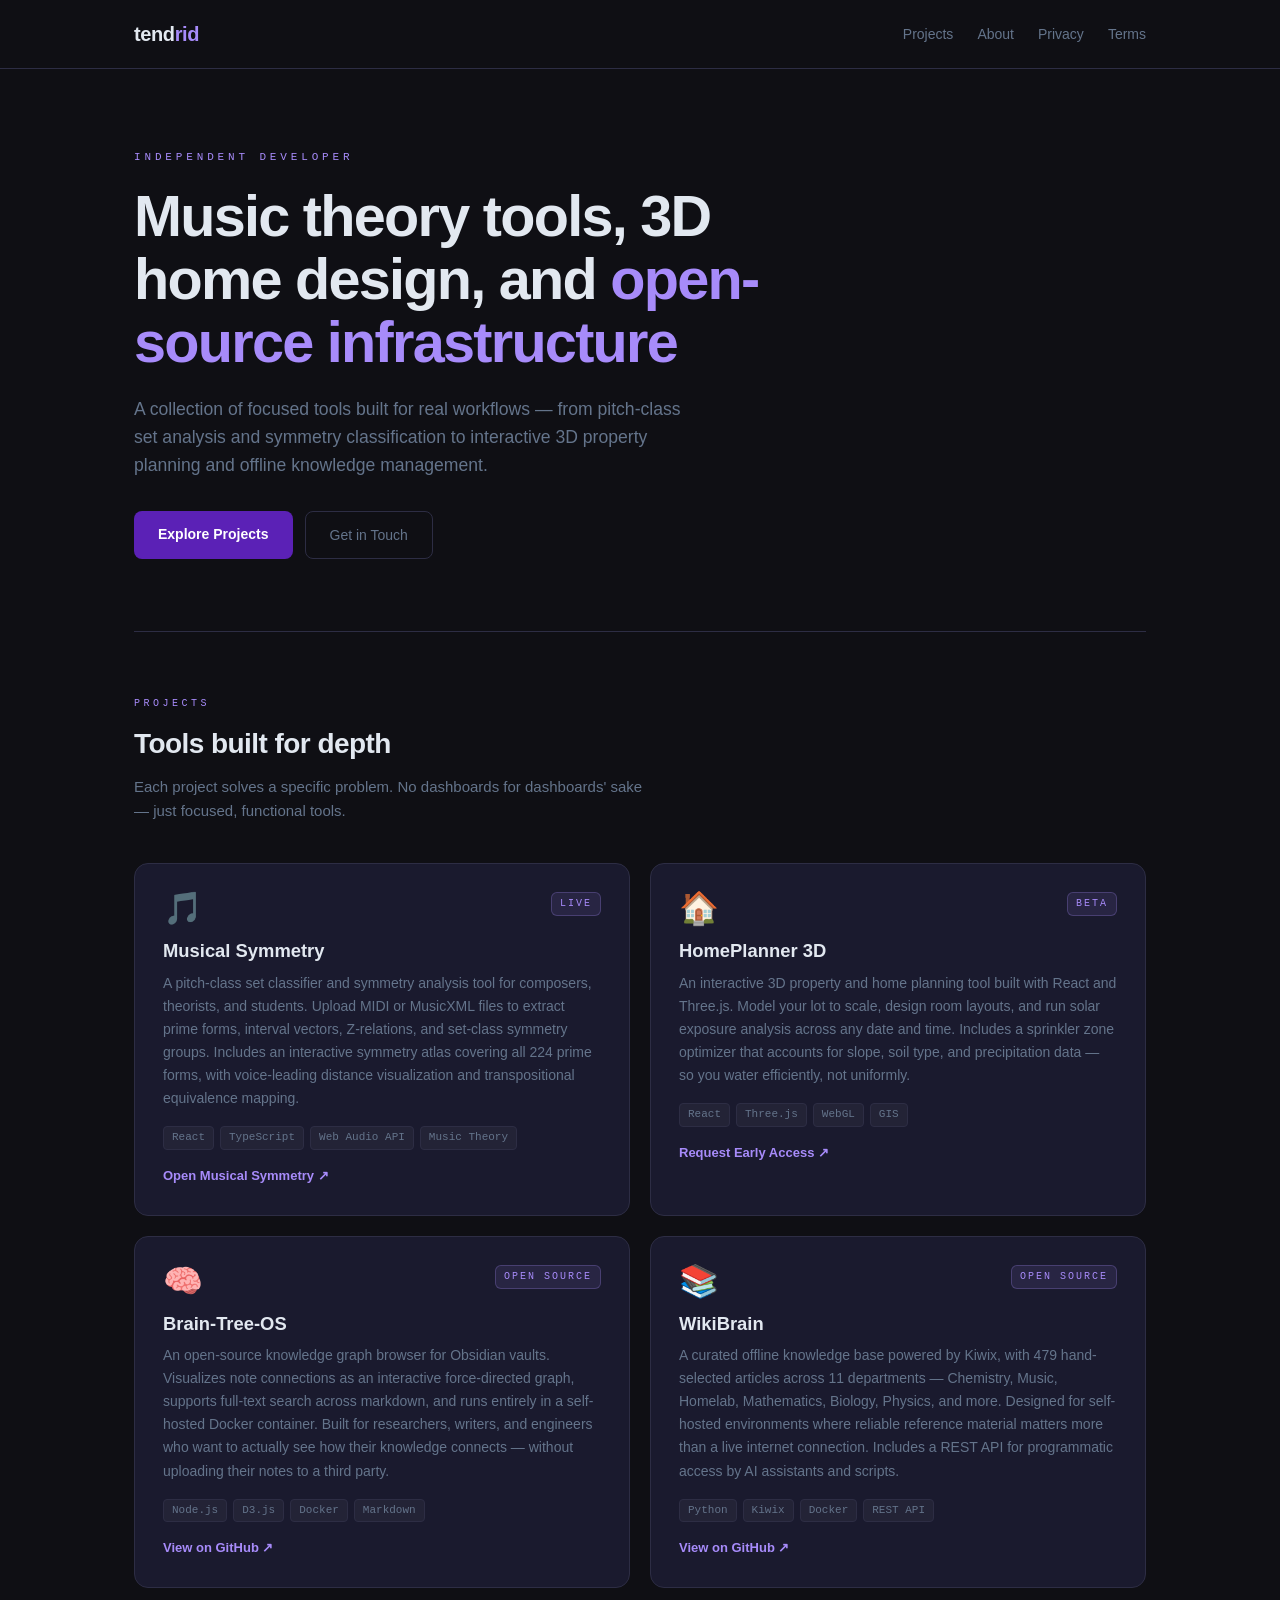
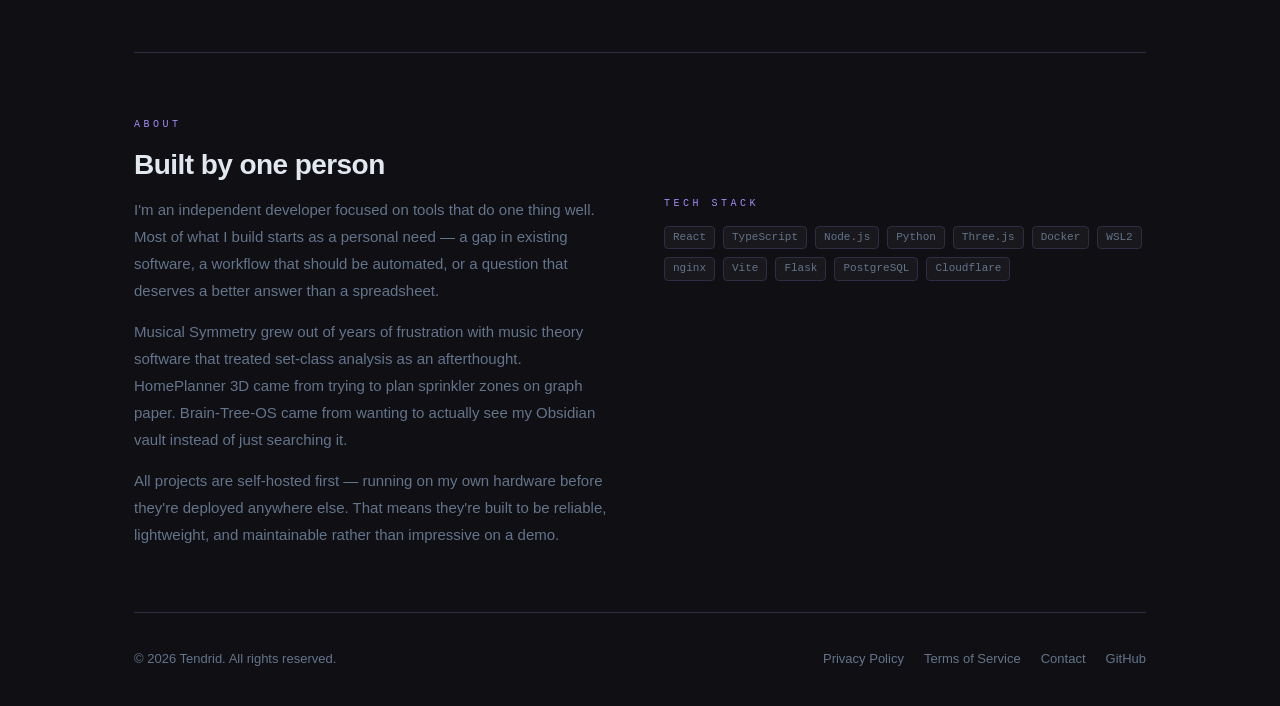
==== index.html @ 78f64b89 "feat: initial tendrid.us landing page - index.html: hero, 4 project cards (Musical Symmetry, HomePla" ====
<!DOCTYPE html>
<html lang="en">
<head>
  <meta charset="UTF-8" />
  <meta name="viewport" content="width=device-width, initial-scale=1.0" />
  <meta name="google-adsense-account" content="ca-pub-9760203099492988">
  <meta name="description" content="Tendrid — music theory tools, 3D home design, and open-source infrastructure by an independent developer." />
  <title>Tendrid — Music Theory, 3D Design & Open Source Tools</title>
  <link rel="stylesheet" href="style.css" />
</head>
<body>

<nav>
  <div class="container nav-inner">
    <span class="nav-logo">tend<span>rid</span></span>
    <div class="nav-links">
      <a href="#projects">Projects</a>
      <a href="#about">About</a>
      <a href="privacy.html">Privacy</a>
      <a href="terms.html">Terms</a>
    </div>
  </div>
</nav>

<div class="container">

  <div class="hero">
    <p class="hero-eyebrow">Independent Developer</p>
    <h1 class="hero-title">Music theory tools, 3D home design, and <span>open-source infrastructure</span></h1>
    <p class="hero-sub">A collection of focused tools built for real workflows — from pitch-class set analysis and symmetry classification to interactive 3D property planning and offline knowledge management.</p>
    <div class="hero-cta">
      <a href="#projects" class="btn-primary">Explore Projects</a>
      <a href="mailto:tenerjenkins@gmail.com" class="btn-ghost">Get in Touch</a>
    </div>
  </div>

  <section id="projects">
    <p class="section-label">Projects</p>
    <h2 class="section-title">Tools built for depth</h2>
    <p class="section-sub">Each project solves a specific problem. No dashboards for dashboards' sake — just focused, functional tools.</p>

    <div class="projects-grid">

      <div class="project-card">
        <div class="project-card-top">
          <div class="project-icon">🎵</div>
          <span class="project-badge">Live</span>
        </div>
        <div>
          <div class="project-name">Musical Symmetry</div>
          <p class="project-desc">
            A pitch-class set classifier and symmetry analysis tool for composers, theorists,
            and students. Upload MIDI or MusicXML files to extract prime forms, interval vectors,
            Z-relations, and set-class symmetry groups. Includes an interactive symmetry atlas
            covering all 224 prime forms, with voice-leading distance visualization and
            transpositional equivalence mapping.
          </p>
        </div>
        <div class="project-tags">
          <span class="tag">React</span>
          <span class="tag">TypeScript</span>
          <span class="tag">Web Audio API</span>
          <span class="tag">Music Theory</span>
        </div>
        <a href="https://symmetry.tendrid.us" class="project-link" target="_blank" rel="noreferrer">
          Open Musical Symmetry ↗
        </a>
      </div>

      <div class="project-card">
        <div class="project-card-top">
          <div class="project-icon">🏠</div>
          <span class="project-badge">Beta</span>
        </div>
        <div>
          <div class="project-name">HomePlanner 3D</div>
          <p class="project-desc">
            An interactive 3D property and home planning tool built with React and Three.js.
            Model your lot to scale, design room layouts, and run solar exposure analysis
            across any date and time. Includes a sprinkler zone optimizer that accounts for
            slope, soil type, and precipitation data — so you water efficiently, not uniformly.
          </p>
        </div>
        <div class="project-tags">
          <span class="tag">React</span>
          <span class="tag">Three.js</span>
          <span class="tag">WebGL</span>
          <span class="tag">GIS</span>
        </div>
        <a href="mailto:tenerjenkins@gmail.com" class="project-link">
          Request Early Access ↗
        </a>
      </div>

      <div class="project-card">
        <div class="project-card-top">
          <div class="project-icon">🧠</div>
          <span class="project-badge">Open Source</span>
        </div>
        <div>
          <div class="project-name">Brain-Tree-OS</div>
          <p class="project-desc">
            An open-source knowledge graph browser for Obsidian vaults. Visualizes note
            connections as an interactive force-directed graph, supports full-text search
            across markdown, and runs entirely in a self-hosted Docker container. Built for
            researchers, writers, and engineers who want to actually see how their knowledge
            connects — without uploading their notes to a third party.
          </p>
        </div>
        <div class="project-tags">
          <span class="tag">Node.js</span>
          <span class="tag">D3.js</span>
          <span class="tag">Docker</span>
          <span class="tag">Markdown</span>
        </div>
        <a href="https://github.com/TenerIsFake" class="project-link" target="_blank" rel="noreferrer">
          View on GitHub ↗
        </a>
      </div>

      <div class="project-card">
        <div class="project-card-top">
          <div class="project-icon">📚</div>
          <span class="project-badge">Open Source</span>
        </div>
        <div>
          <div class="project-name">WikiBrain</div>
          <p class="project-desc">
            A curated offline knowledge base powered by Kiwix, with 479 hand-selected
            articles across 11 departments — Chemistry, Music, Homelab, Mathematics,
            Biology, Physics, and more. Designed for self-hosted environments where
            reliable reference material matters more than a live internet connection.
            Includes a REST API for programmatic access by AI assistants and scripts.
          </p>
        </div>
        <div class="project-tags">
          <span class="tag">Python</span>
          <span class="tag">Kiwix</span>
          <span class="tag">Docker</span>
          <span class="tag">REST API</span>
        </div>
        <a href="https://github.com/TenerIsFake" class="project-link" target="_blank" rel="noreferrer">
          View on GitHub ↗
        </a>
      </div>

    </div>
  </section>

  <section id="about">
    <p class="section-label">About</p>
    <h2 class="section-title">Built by one person</h2>
    <div class="about-grid">
      <div class="about-body">
        <p>
          I'm an independent developer focused on tools that do one thing well. Most of what
          I build starts as a personal need — a gap in existing software, a workflow that
          should be automated, or a question that deserves a better answer than a spreadsheet.
        </p>
        <p>
          Musical Symmetry grew out of years of frustration with music theory software that
          treated set-class analysis as an afterthought. HomePlanner 3D came from trying to
          plan sprinkler zones on graph paper. Brain-Tree-OS came from wanting to actually
          see my Obsidian vault instead of just searching it.
        </p>
        <p>
          All projects are self-hosted first — running on my own hardware before they're
          deployed anywhere else. That means they're built to be reliable, lightweight, and
          maintainable rather than impressive on a demo.
        </p>
      </div>
      <div>
        <p class="section-label" style="margin-bottom:14px;">Tech Stack</p>
        <div class="stack-grid">
          <span class="tag">React</span>
          <span class="tag">TypeScript</span>
          <span class="tag">Node.js</span>
          <span class="tag">Python</span>
          <span class="tag">Three.js</span>
          <span class="tag">Docker</span>
          <span class="tag">WSL2</span>
          <span class="tag">nginx</span>
          <span class="tag">Vite</span>
          <span class="tag">Flask</span>
          <span class="tag">PostgreSQL</span>
          <span class="tag">Cloudflare</span>
        </div>
      </div>
    </div>
  </section>

</div>

<footer>
  <div class="container footer-inner">
    <span>© 2026 Tendrid. All rights reserved.</span>
    <div class="footer-links">
      <a href="privacy.html">Privacy Policy</a>
      <a href="terms.html">Terms of Service</a>
      <a href="mailto:tenerjenkins@gmail.com">Contact</a>
      <a href="https://github.com/TenerIsFake" target="_blank" rel="noreferrer">GitHub</a>
    </div>
  </div>
</footer>

</body>
</html>
---- style.css ----
*, *::before, *::after { box-sizing: border-box; margin: 0; padding: 0; }

:root {
  --bg:        #0f0f14;
  --surface:   #1a1a2e;
  --border:    #2d2d44;
  --accent:    #a78bfa;
  --accent-dk: #5b21b6;
  --text:      #e2e8f0;
  --muted:     #64748b;
  --output:    #c4b5fd;
}

body {
  background: var(--bg);
  color: var(--text);
  font-family: -apple-system, BlinkMacSystemFont, 'Segoe UI', sans-serif;
  line-height: 1.6;
  min-height: 100vh;
}

a { color: var(--accent); text-decoration: none; }
a:hover { text-decoration: underline; }

/* ── Layout ── */
.container {
  max-width: 1060px;
  margin: 0 auto;
  padding: 0 24px;
}

/* ── Nav ── */
nav {
  border-bottom: 1px solid var(--border);
  padding: 18px 0;
}
.nav-inner {
  display: flex;
  align-items: center;
  justify-content: space-between;
}
.nav-logo {
  font-size: 1.25rem;
  font-weight: 800;
  letter-spacing: -0.02em;
  color: var(--text);
}
.nav-logo span { color: var(--accent); }
.nav-links { display: flex; gap: 24px; font-size: 14px; color: var(--muted); }
.nav-links a { color: var(--muted); }
.nav-links a:hover { color: var(--text); text-decoration: none; }

/* ── Hero ── */
.hero {
  padding: 80px 0 72px;
  border-bottom: 1px solid var(--border);
}
.hero-eyebrow {
  font-family: 'Menlo', monospace;
  font-size: 11px;
  letter-spacing: 0.35em;
  text-transform: uppercase;
  color: var(--accent);
  margin-bottom: 18px;
}
.hero-title {
  font-size: clamp(2.2rem, 5vw, 3.6rem);
  font-weight: 800;
  letter-spacing: -0.03em;
  line-height: 1.1;
  margin-bottom: 20px;
  max-width: 700px;
}
.hero-title span { color: var(--accent); }
.hero-sub {
  font-size: 1.1rem;
  color: var(--muted);
  max-width: 560px;
  margin-bottom: 32px;
}
.hero-cta {
  display: inline-flex;
  gap: 12px;
  flex-wrap: wrap;
}
.btn-primary {
  background: var(--accent-dk);
  color: #fff;
  border: none;
  border-radius: 8px;
  padding: 12px 24px;
  font-size: 14px;
  font-weight: 600;
  cursor: pointer;
  text-decoration: none;
  display: inline-block;
  transition: opacity 0.15s;
}
.btn-primary:hover { opacity: 0.85; text-decoration: none; }
.btn-ghost {
  background: transparent;
  color: var(--muted);
  border: 1px solid var(--border);
  border-radius: 8px;
  padding: 12px 24px;
  font-size: 14px;
  font-weight: 500;
  text-decoration: none;
  display: inline-block;
  transition: color 0.15s, border-color 0.15s;
}
.btn-ghost:hover { color: var(--text); border-color: var(--accent); text-decoration: none; }

/* ── Section ── */
section { padding: 64px 0; border-bottom: 1px solid var(--border); }
.section-label {
  font-family: 'Menlo', monospace;
  font-size: 10px;
  letter-spacing: 0.35em;
  text-transform: uppercase;
  color: var(--accent);
  margin-bottom: 10px;
}
.section-title {
  font-size: 1.75rem;
  font-weight: 700;
  letter-spacing: -0.02em;
  margin-bottom: 8px;
}
.section-sub {
  color: var(--muted);
  font-size: 15px;
  margin-bottom: 40px;
  max-width: 520px;
}

/* ── Project cards ── */
.projects-grid {
  display: grid;
  grid-template-columns: repeat(auto-fill, minmax(460px, 1fr));
  gap: 20px;
}
.project-card {
  background: var(--surface);
  border: 1px solid var(--border);
  border-radius: 14px;
  padding: 28px;
  display: flex;
  flex-direction: column;
  gap: 12px;
  transition: border-color 0.15s;
}
.project-card:hover { border-color: var(--accent); }
.project-card-top {
  display: flex;
  align-items: flex-start;
  justify-content: space-between;
  gap: 12px;
}
.project-icon {
  font-size: 2rem;
  line-height: 1;
  flex-shrink: 0;
}
.project-badge {
  font-family: 'Menlo', monospace;
  font-size: 10px;
  letter-spacing: 0.2em;
  text-transform: uppercase;
  color: var(--accent);
  background: rgba(167,139,250,0.1);
  border: 1px solid rgba(167,139,250,0.25);
  border-radius: 6px;
  padding: 3px 8px;
  white-space: nowrap;
}
.project-name {
  font-size: 1.15rem;
  font-weight: 700;
  margin-bottom: 6px;
}
.project-desc {
  color: var(--muted);
  font-size: 14px;
  line-height: 1.65;
  flex: 1;
}
.project-tags {
  display: flex;
  flex-wrap: wrap;
  gap: 6px;
  margin-top: 4px;
}
.tag {
  font-size: 11px;
  font-family: 'Menlo', monospace;
  color: var(--muted);
  background: rgba(255,255,255,0.04);
  border: 1px solid var(--border);
  border-radius: 4px;
  padding: 2px 8px;
}
.project-link {
  font-size: 13px;
  font-weight: 600;
  color: var(--accent);
  margin-top: 4px;
  display: inline-flex;
  align-items: center;
  gap: 4px;
}

/* ── About ── */
.about-grid {
  display: grid;
  grid-template-columns: 1fr 1fr;
  gap: 48px;
  align-items: start;
}
.about-body { font-size: 15px; color: var(--muted); line-height: 1.8; }
.about-body p + p { margin-top: 14px; }
.stack-grid {
  display: flex;
  flex-wrap: wrap;
  gap: 8px;
}

/* ── Footer ── */
footer {
  padding: 36px 0;
  font-size: 13px;
  color: var(--muted);
}
.footer-inner {
  display: flex;
  align-items: center;
  justify-content: space-between;
  flex-wrap: wrap;
  gap: 12px;
}
.footer-links { display: flex; gap: 20px; }
.footer-links a { color: var(--muted); }
.footer-links a:hover { color: var(--text); }

/* ── Prose (privacy/terms) ── */
.prose {
  max-width: 720px;
  padding: 56px 0 72px;
}
.prose h1 {
  font-size: 2rem;
  font-weight: 800;
  letter-spacing: -0.02em;
  margin-bottom: 8px;
}
.prose .prose-meta { color: var(--muted); font-size: 13px; margin-bottom: 40px; }
.prose h2 {
  font-size: 1.05rem;
  font-weight: 700;
  color: var(--accent);
  margin: 32px 0 10px;
}
.prose p { font-size: 15px; color: var(--muted); line-height: 1.8; margin-bottom: 14px; }
.prose ul { margin: 0 0 14px 20px; }
.prose li { font-size: 15px; color: var(--muted); line-height: 1.8; margin-bottom: 6px; }
.prose a { color: var(--accent); }

@media (max-width: 700px) {
  .projects-grid { grid-template-columns: 1fr; }
  .about-grid { grid-template-columns: 1fr; gap: 28px; }
  .footer-inner { flex-direction: column; align-items: flex-start; }
  .nav-links { display: none; }
}
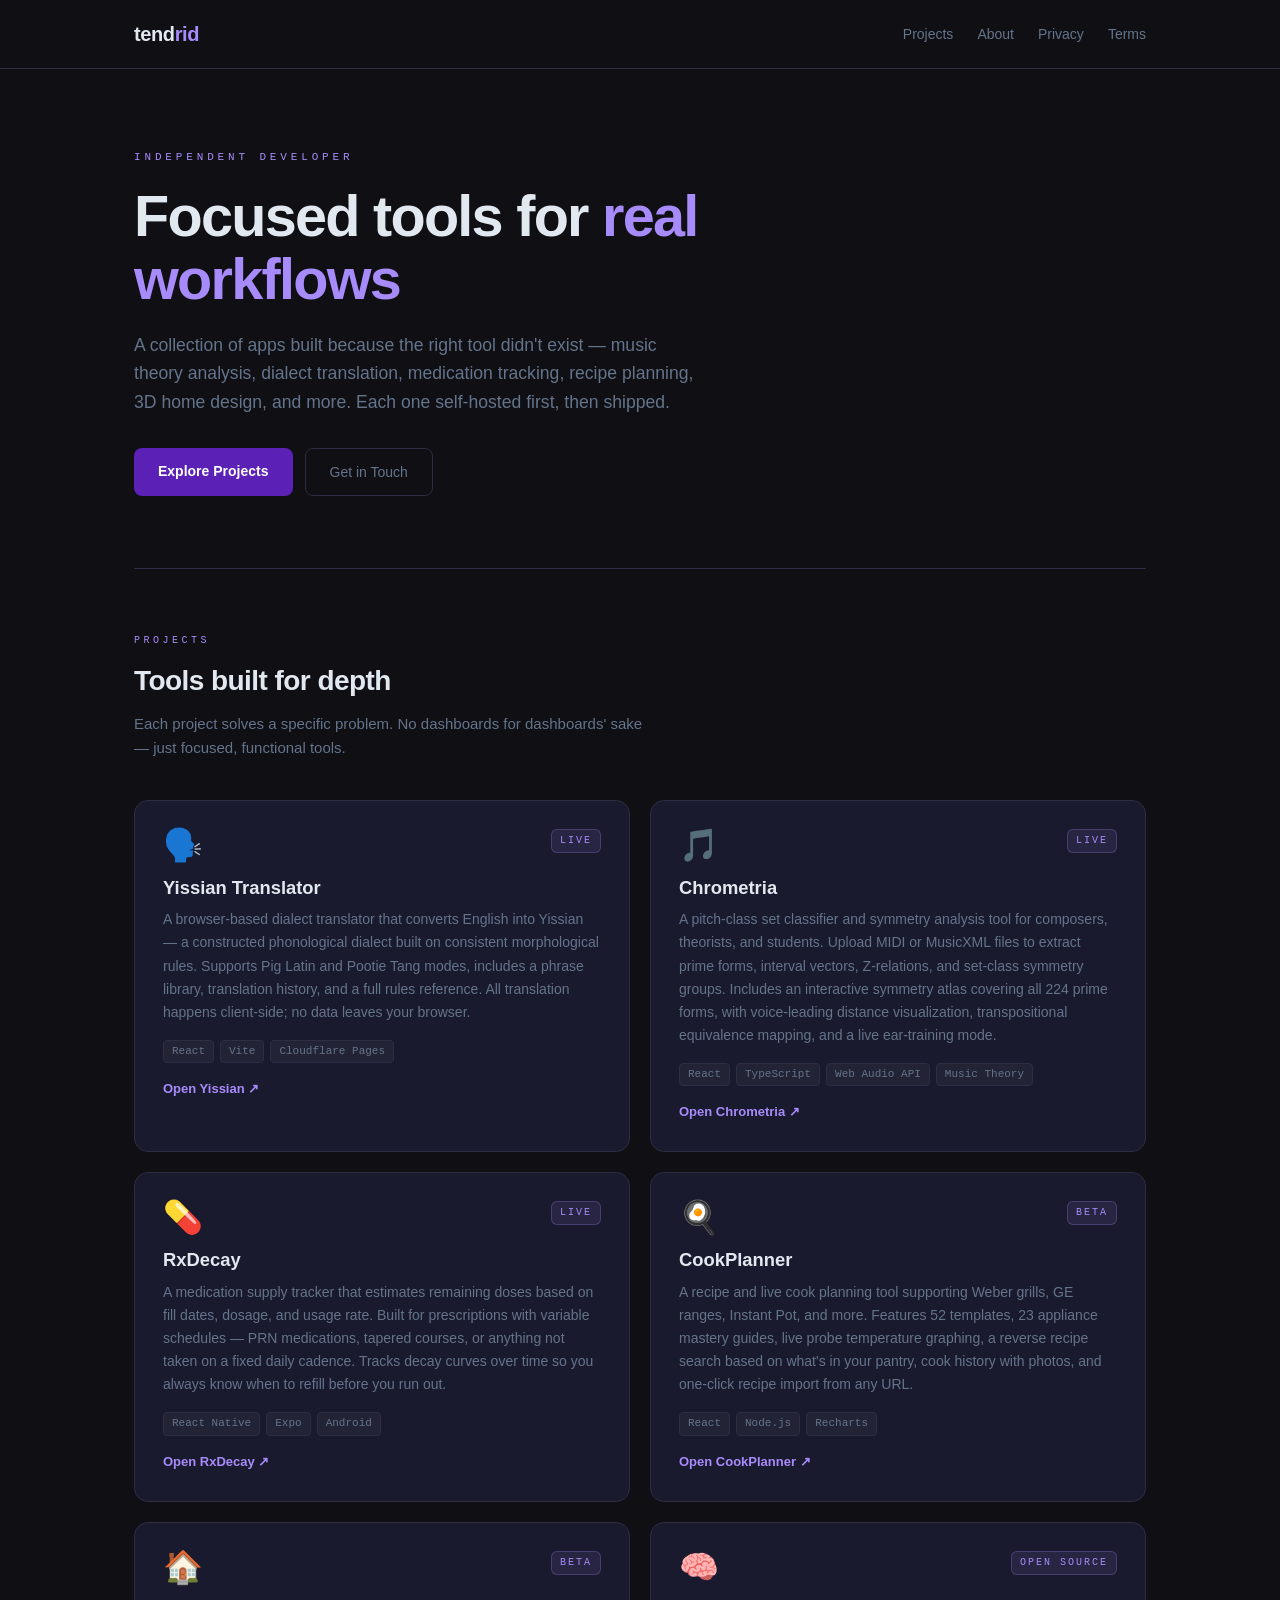
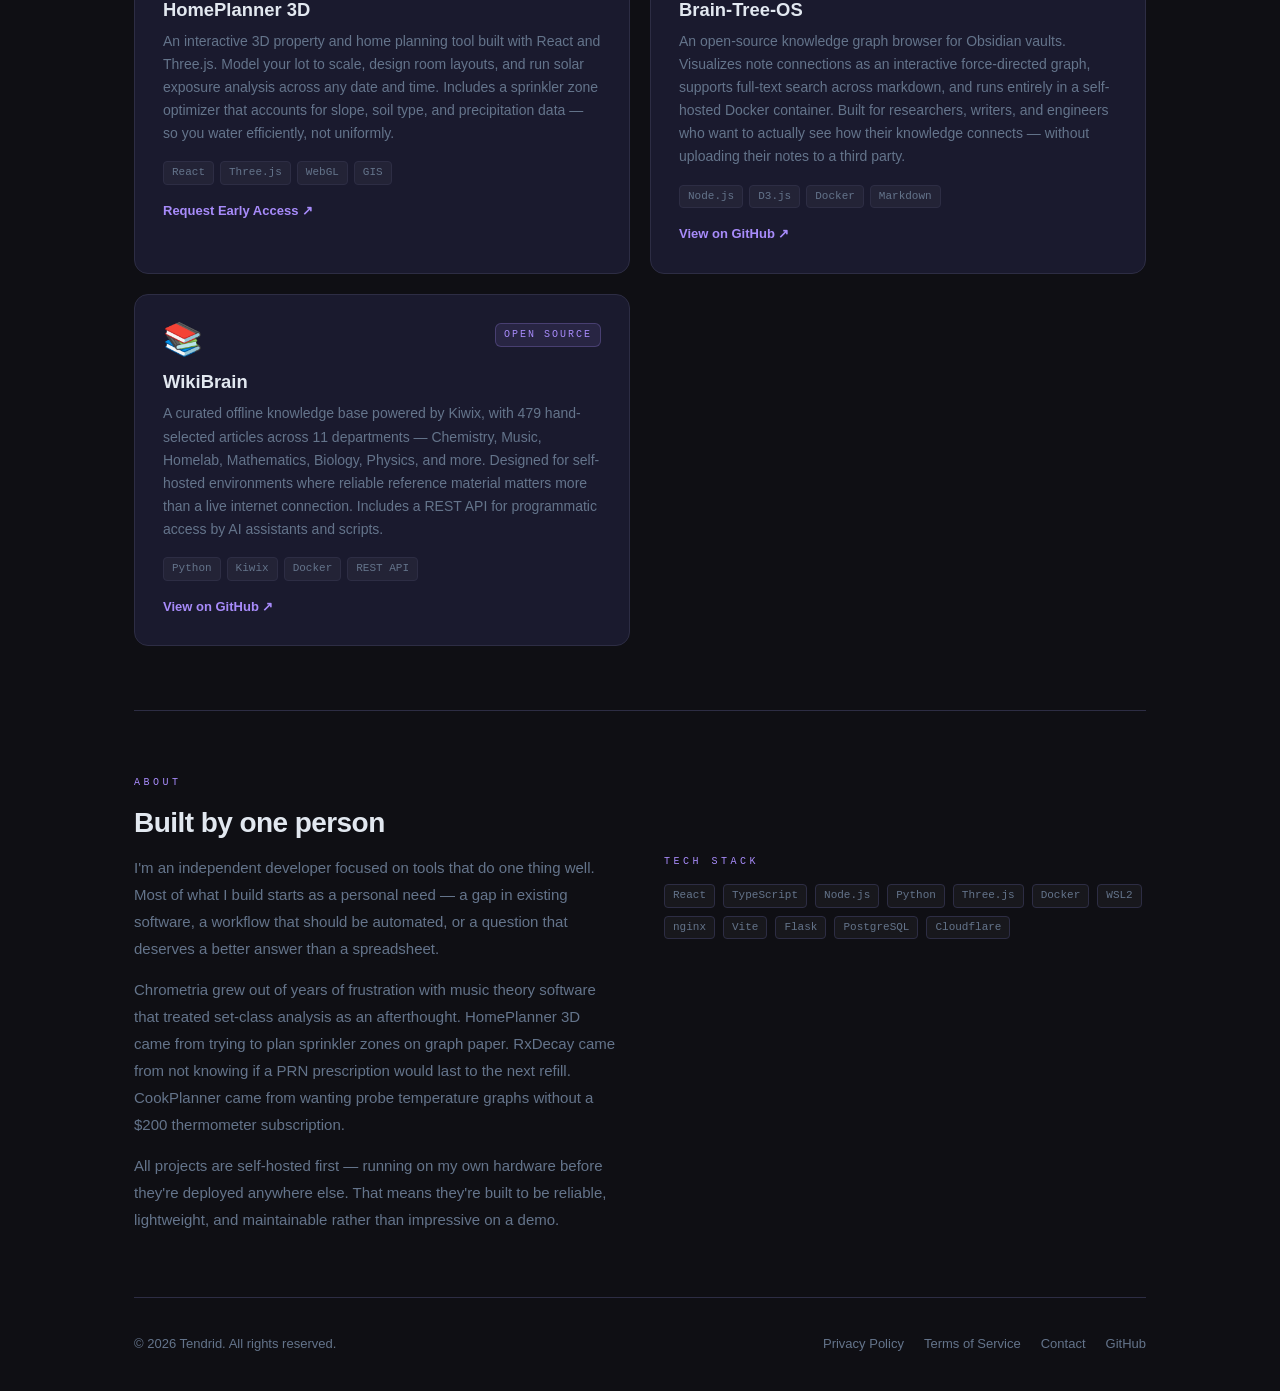
==== commit f306e2c9: "feat: add Yissian, RxDecay, CookPlanner cards; refresh hero copy - Add 3 new live project cards: Yis" ====
--- a/index.html
+++ b/index.html
@@ -4,8 +4,9 @@
   <meta charset="UTF-8" />
   <meta name="viewport" content="width=device-width, initial-scale=1.0" />
   <meta name="google-adsense-account" content="ca-pub-9760203099492988">
-  <meta name="description" content="Tendrid — music theory tools, 3D home design, and open-source infrastructure by an independent developer." />
-  <title>Tendrid — Music Theory, 3D Design & Open Source Tools</title>
+  <script async src="https://pagead2.googlesyndication.com/pagead/js/adsbygoogle.js?client=ca-pub-9760203099492988" crossorigin="anonymous"></script>
+  <meta name="description" content="Tendrid — music theory tools, language apps, home planning, cooking, and open-source infrastructure by an independent developer." />
+  <title>Tendrid — Tools Built for Real Workflows</title>
   <link rel="stylesheet" href="style.css" />
 </head>
 <body>
@@ -26,8 +27,8 @@
 
   <div class="hero">
     <p class="hero-eyebrow">Independent Developer</p>
-    <h1 class="hero-title">Music theory tools, 3D home design, and <span>open-source infrastructure</span></h1>
-    <p class="hero-sub">A collection of focused tools built for real workflows — from pitch-class set analysis and symmetry classification to interactive 3D property planning and offline knowledge management.</p>
+    <h1 class="hero-title">Focused tools for <span>real workflows</span></h1>
+    <p class="hero-sub">A collection of apps built because the right tool didn't exist — music theory analysis, dialect translation, medication tracking, recipe planning, 3D home design, and more. Each one self-hosted first, then shipped.</p>
     <div class="hero-cta">
       <a href="#projects" class="btn-primary">Explore Projects</a>
       <a href="mailto:tenerjenkins@gmail.com" class="btn-ghost">Get in Touch</a>
@@ -43,17 +44,41 @@
 
       <div class="project-card">
         <div class="project-card-top">
+          <div class="project-icon">🗣️</div>
+          <span class="project-badge">Live</span>
+        </div>
+        <div>
+          <div class="project-name">Yissian Translator</div>
+          <p class="project-desc">
+            A browser-based dialect translator that converts English into Yissian — a constructed
+            phonological dialect built on consistent morphological rules. Supports Pig Latin and
+            Pootie Tang modes, includes a phrase library, translation history, and a full rules
+            reference. All translation happens client-side; no data leaves your browser.
+          </p>
+        </div>
+        <div class="project-tags">
+          <span class="tag">React</span>
+          <span class="tag">Vite</span>
+          <span class="tag">Cloudflare Pages</span>
+        </div>
+        <a href="https://yissian.tendrid.us" class="project-link" target="_blank" rel="noreferrer">
+          Open Yissian ↗
+        </a>
+      </div>
+
+      <div class="project-card">
+        <div class="project-card-top">
           <div class="project-icon">🎵</div>
           <span class="project-badge">Live</span>
         </div>
         <div>
-          <div class="project-name">Musical Symmetry</div>
+          <div class="project-name">Chrometria</div>
           <p class="project-desc">
             A pitch-class set classifier and symmetry analysis tool for composers, theorists,
             and students. Upload MIDI or MusicXML files to extract prime forms, interval vectors,
             Z-relations, and set-class symmetry groups. Includes an interactive symmetry atlas
-            covering all 224 prime forms, with voice-leading distance visualization and
-            transpositional equivalence mapping.
+            covering all 224 prime forms, with voice-leading distance visualization,
+            transpositional equivalence mapping, and a live ear-training mode.
           </p>
         </div>
         <div class="project-tags">
@@ -62,8 +87,56 @@
           <span class="tag">Web Audio API</span>
           <span class="tag">Music Theory</span>
         </div>
-        <a href="https://symmetry.tendrid.us" class="project-link" target="_blank" rel="noreferrer">
-          Open Musical Symmetry ↗
+        <a href="https://chrometria.tendrid.us" class="project-link" target="_blank" rel="noreferrer">
+          Open Chrometria ↗
+        </a>
+      </div>
+
+      <div class="project-card">
+        <div class="project-card-top">
+          <div class="project-icon">💊</div>
+          <span class="project-badge">Live</span>
+        </div>
+        <div>
+          <div class="project-name">RxDecay</div>
+          <p class="project-desc">
+            A medication supply tracker that estimates remaining doses based on fill dates,
+            dosage, and usage rate. Built for prescriptions with variable schedules — PRN
+            medications, tapered courses, or anything not taken on a fixed daily cadence.
+            Tracks decay curves over time so you always know when to refill before you run out.
+          </p>
+        </div>
+        <div class="project-tags">
+          <span class="tag">React Native</span>
+          <span class="tag">Expo</span>
+          <span class="tag">Android</span>
+        </div>
+        <a href="https://rxdecay.tendrid.us" class="project-link" target="_blank" rel="noreferrer">
+          Open RxDecay ↗
+        </a>
+      </div>
+
+      <div class="project-card">
+        <div class="project-card-top">
+          <div class="project-icon">🍳</div>
+          <span class="project-badge">Beta</span>
+        </div>
+        <div>
+          <div class="project-name">CookPlanner</div>
+          <p class="project-desc">
+            A recipe and live cook planning tool supporting Weber grills, GE ranges, Instant Pot,
+            and more. Features 52 templates, 23 appliance mastery guides, live probe temperature
+            graphing, a reverse recipe search based on what's in your pantry, cook history with
+            photos, and one-click recipe import from any URL.
+          </p>
+        </div>
+        <div class="project-tags">
+          <span class="tag">React</span>
+          <span class="tag">Node.js</span>
+          <span class="tag">Recharts</span>
+        </div>
+        <a href="https://cookplanner.tendrid.us" class="project-link" target="_blank" rel="noreferrer">
+          Open CookPlanner ↗
         </a>
       </div>
 
@@ -158,10 +231,11 @@
           should be automated, or a question that deserves a better answer than a spreadsheet.
         </p>
         <p>
-          Musical Symmetry grew out of years of frustration with music theory software that
+          Chrometria grew out of years of frustration with music theory software that
           treated set-class analysis as an afterthought. HomePlanner 3D came from trying to
-          plan sprinkler zones on graph paper. Brain-Tree-OS came from wanting to actually
-          see my Obsidian vault instead of just searching it.
+          plan sprinkler zones on graph paper. RxDecay came from not knowing if a PRN
+          prescription would last to the next refill. CookPlanner came from wanting probe
+          temperature graphs without a $200 thermometer subscription.
         </p>
         <p>
           All projects are self-hosted first — running on my own hardware before they're
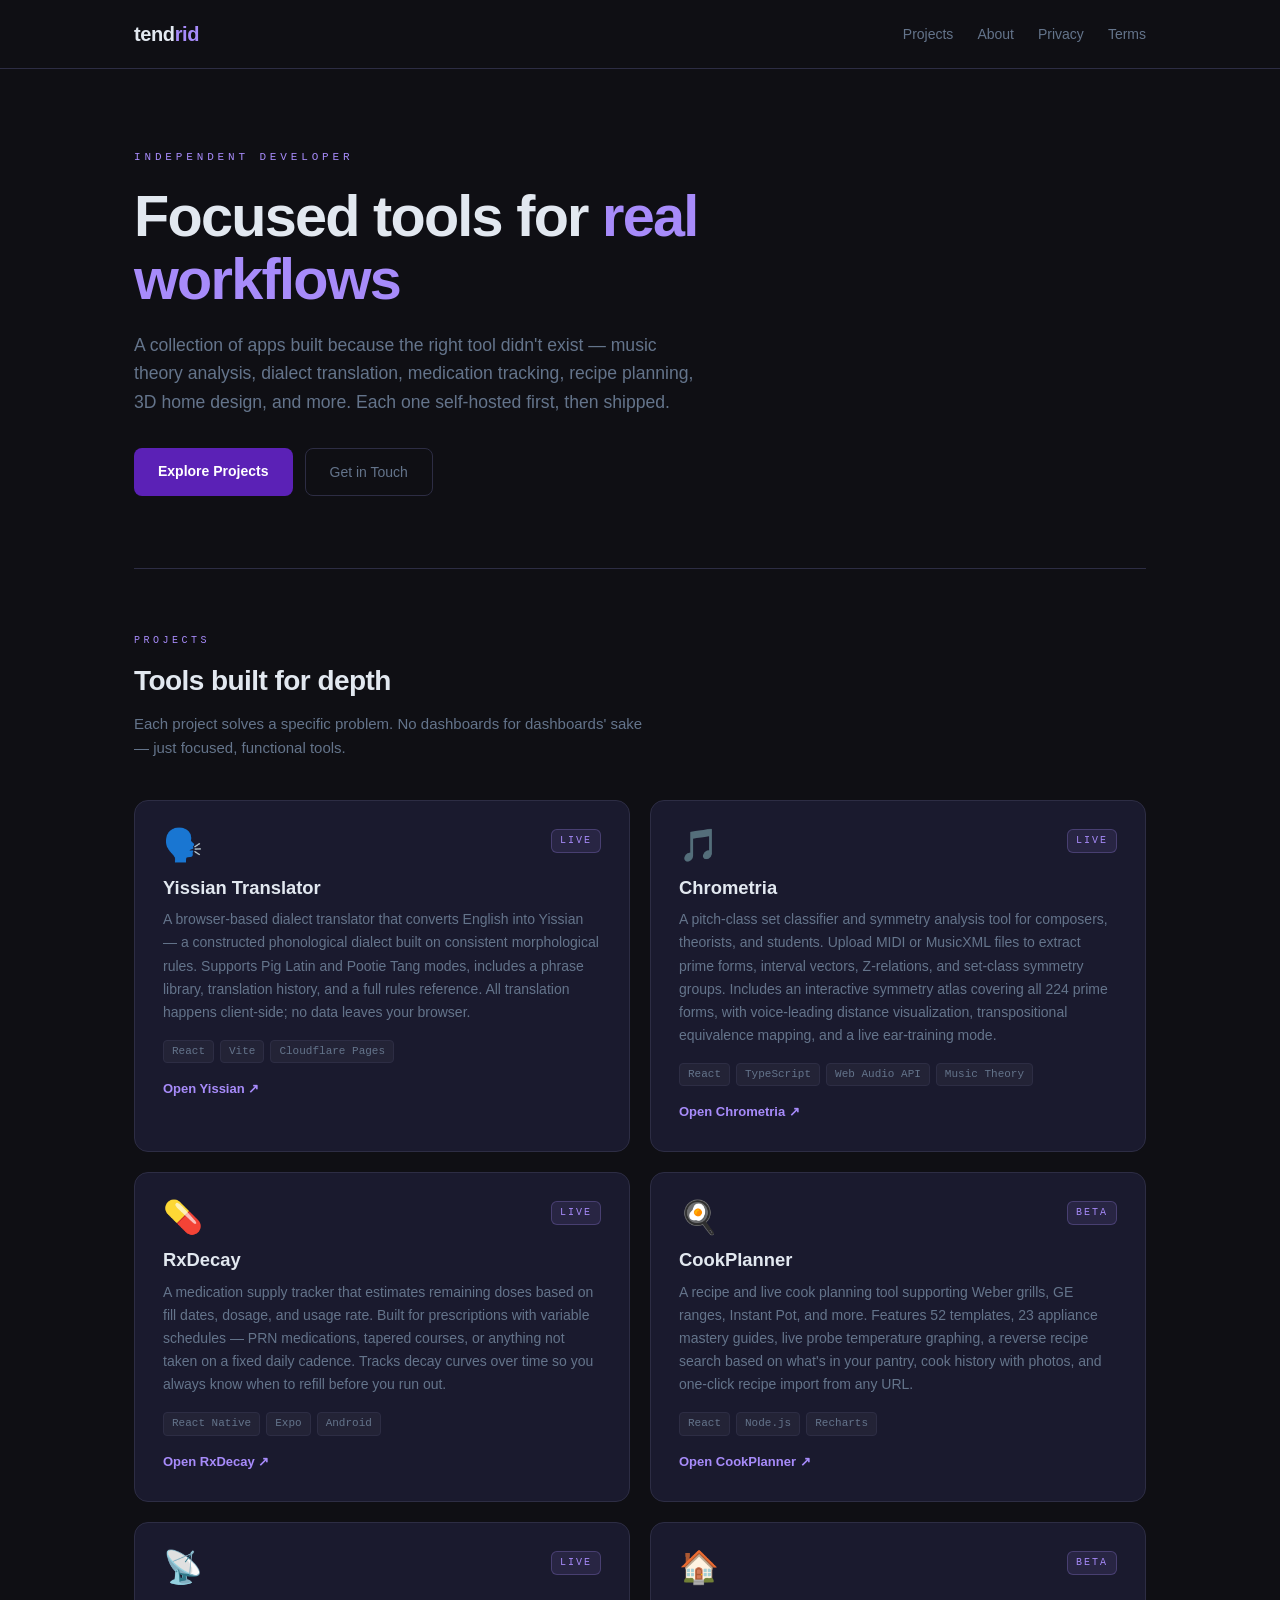
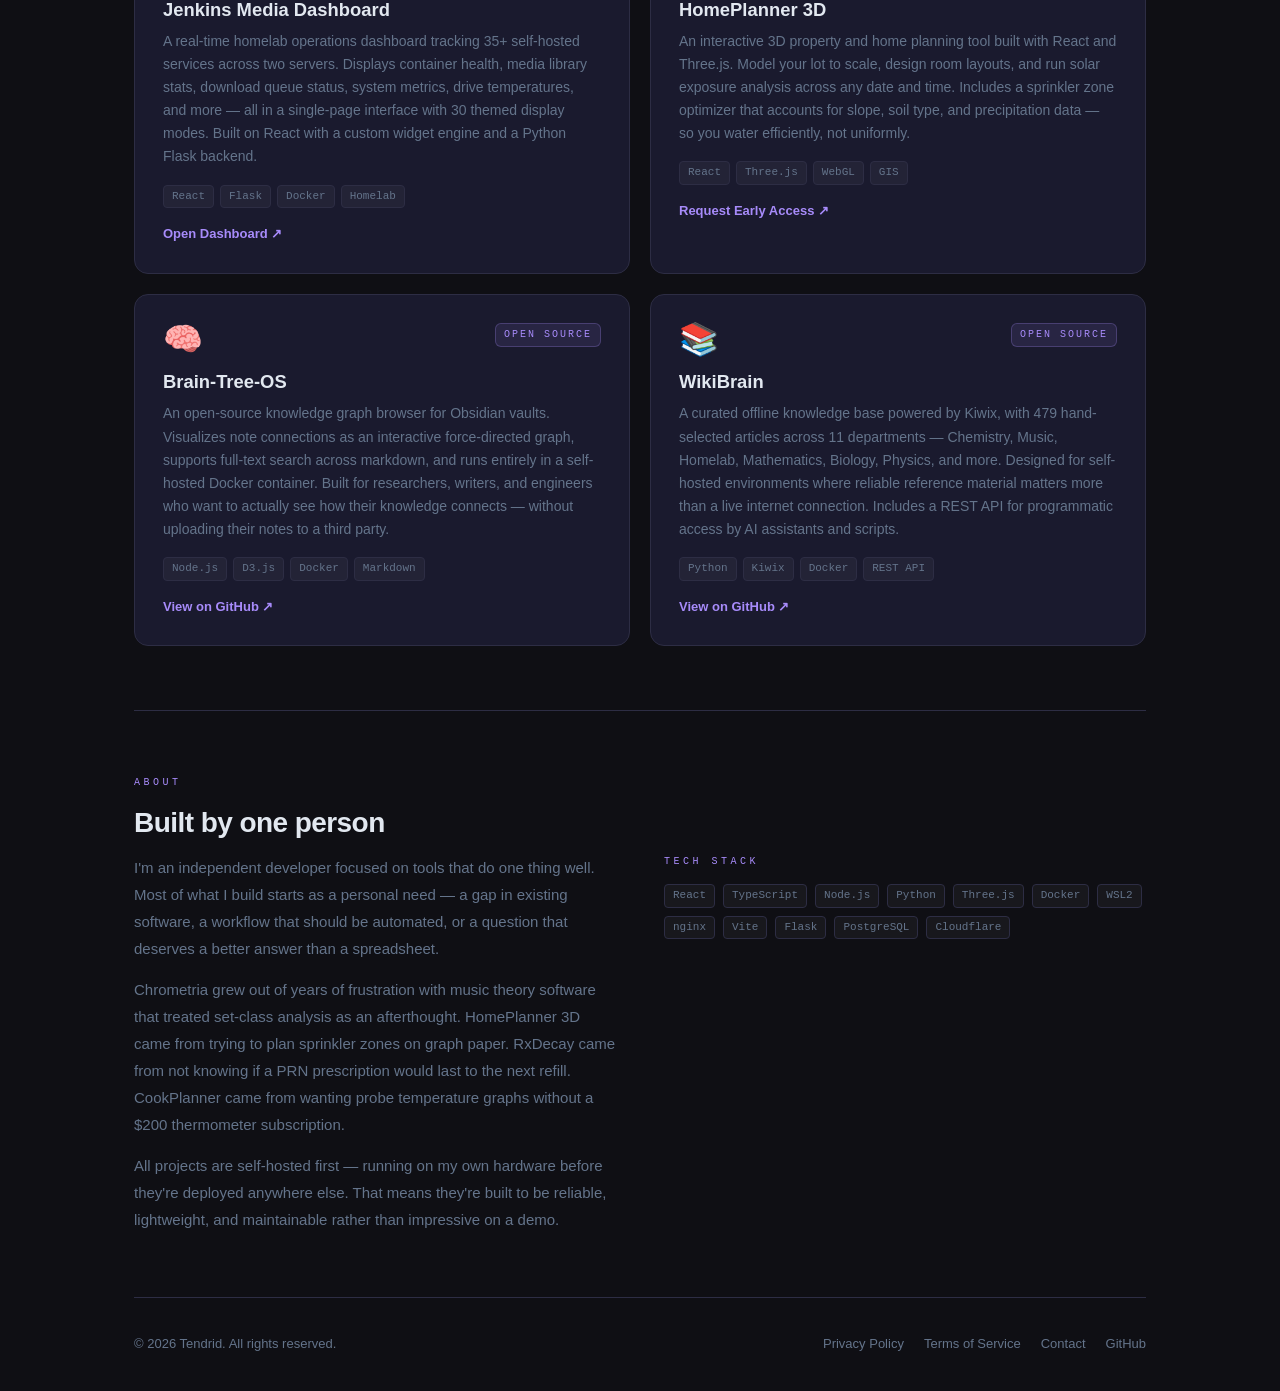
==== commit ac6b436c: "feat: add Jenkins Media Dashboard card Co-Authored-By: Claude Sonnet 4.6 <noreply@anthropic.com>" ====
--- a/index.html
+++ b/index.html
@@ -137,6 +137,32 @@
         </div>
         <a href="https://cookplanner.tendrid.us" class="project-link" target="_blank" rel="noreferrer">
           Open CookPlanner ↗
+        </a>
+      </div>
+
+      <div class="project-card">
+        <div class="project-card-top">
+          <div class="project-icon">📡</div>
+          <span class="project-badge">Live</span>
+        </div>
+        <div>
+          <div class="project-name">Jenkins Media Dashboard</div>
+          <p class="project-desc">
+            A real-time homelab operations dashboard tracking 35+ self-hosted services across
+            two servers. Displays container health, media library stats, download queue status,
+            system metrics, drive temperatures, and more — all in a single-page interface with
+            30 themed display modes. Built on React with a custom widget engine and a Python
+            Flask backend.
+          </p>
+        </div>
+        <div class="project-tags">
+          <span class="tag">React</span>
+          <span class="tag">Flask</span>
+          <span class="tag">Docker</span>
+          <span class="tag">Homelab</span>
+        </div>
+        <a href="https://dashboard.tendrid.us" class="project-link" target="_blank" rel="noreferrer">
+          Open Dashboard ↗
         </a>
       </div>
 
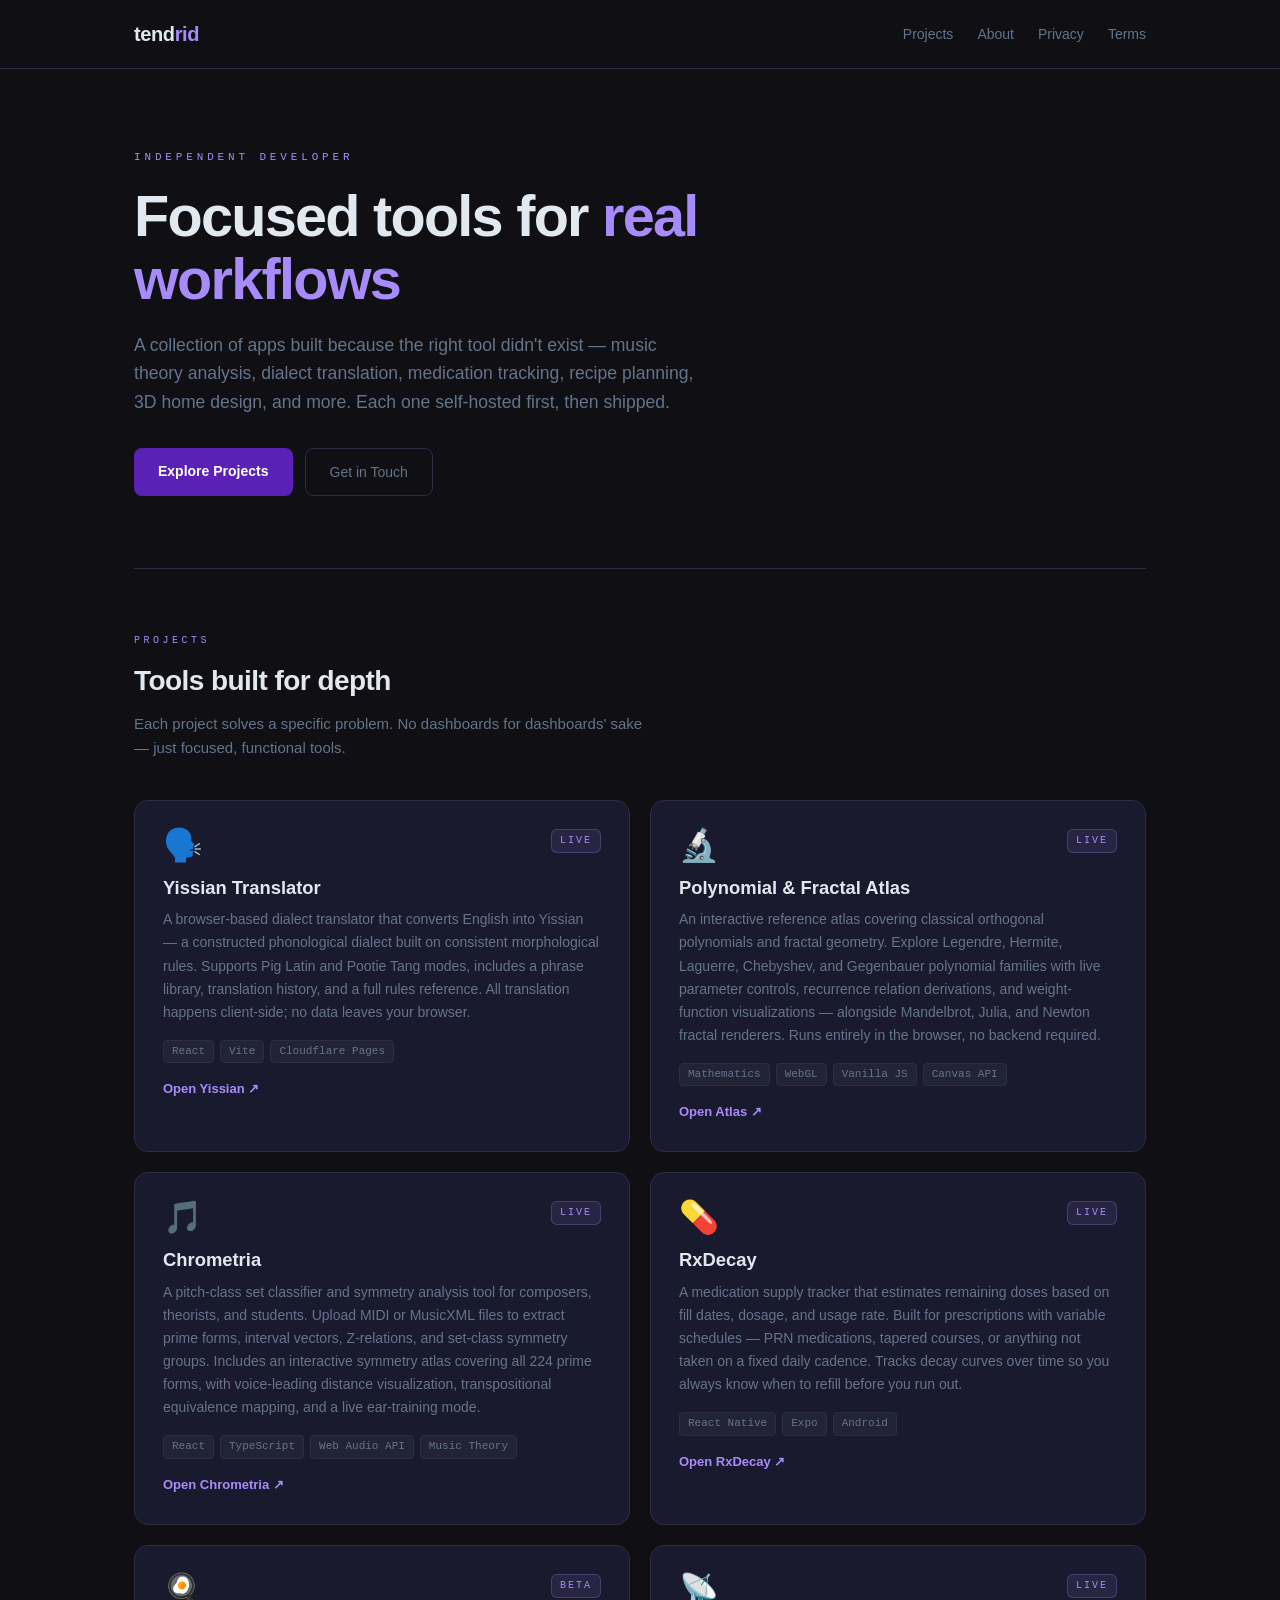
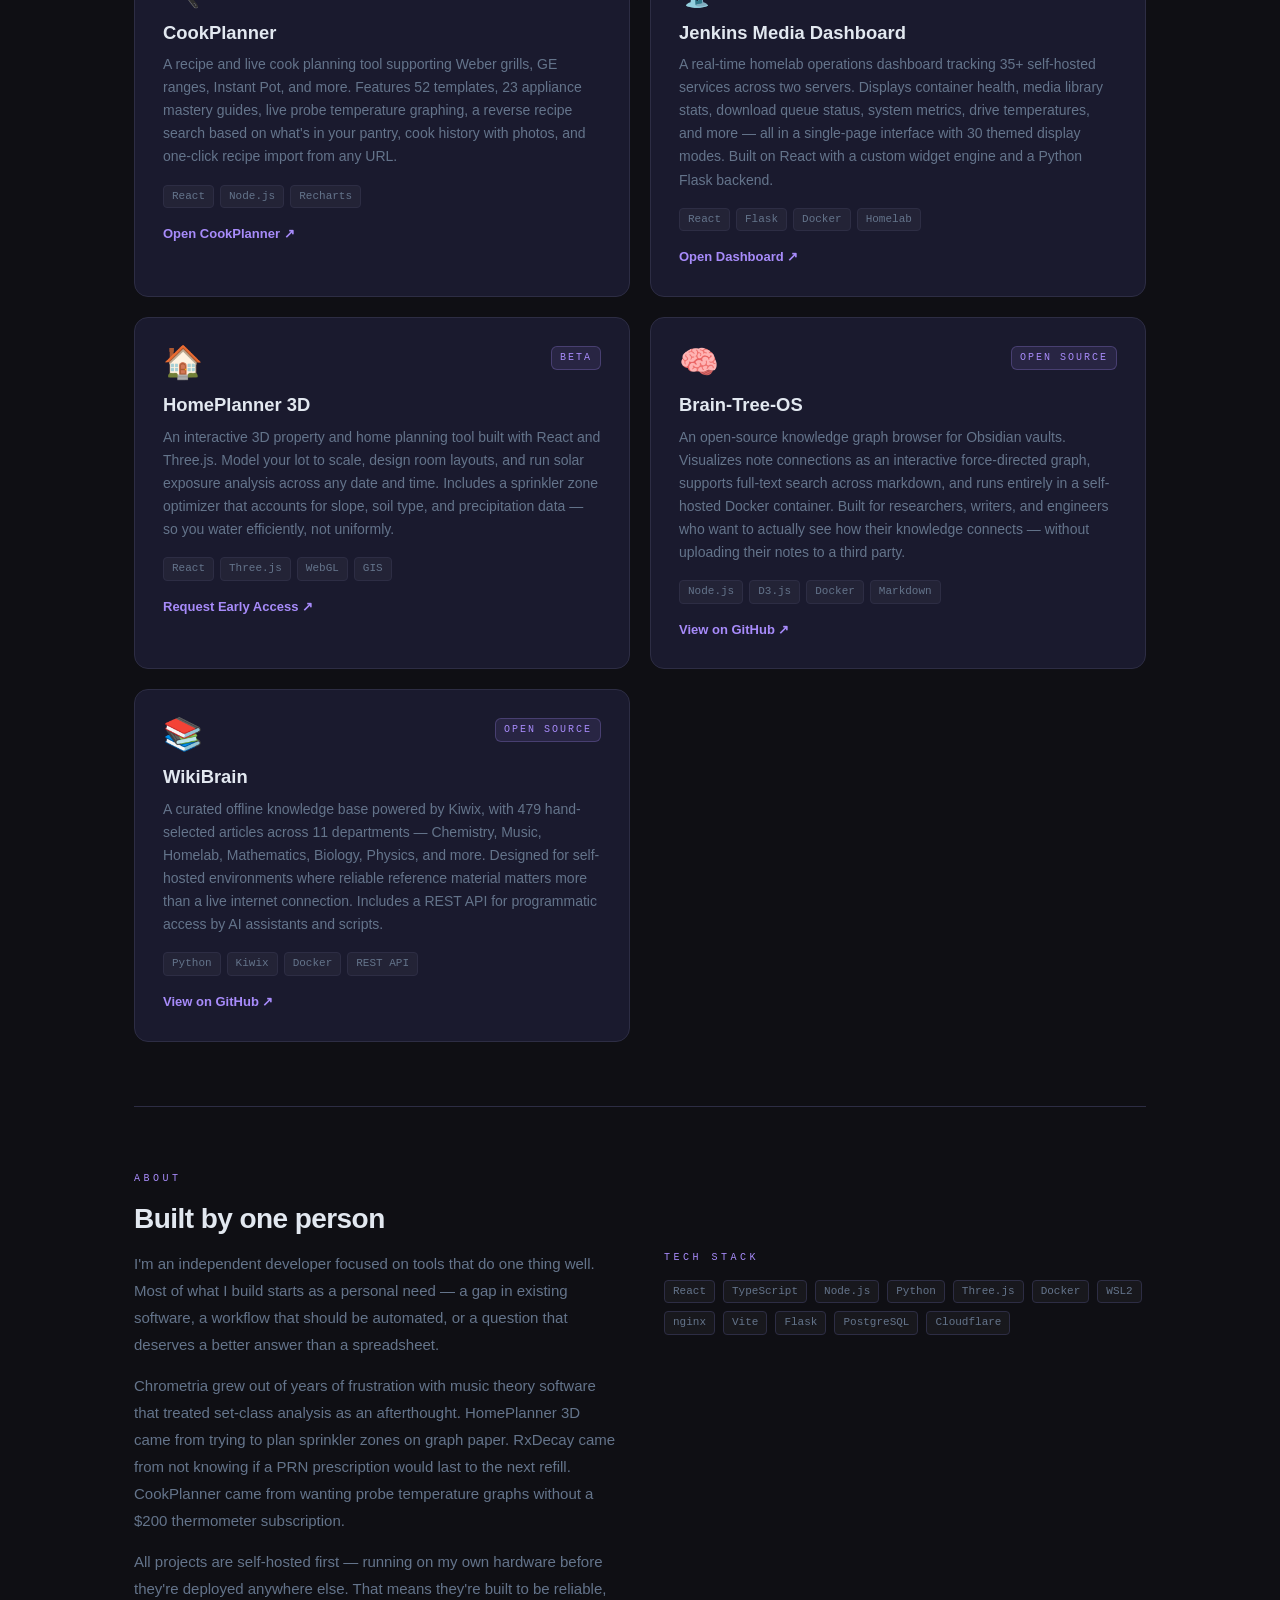
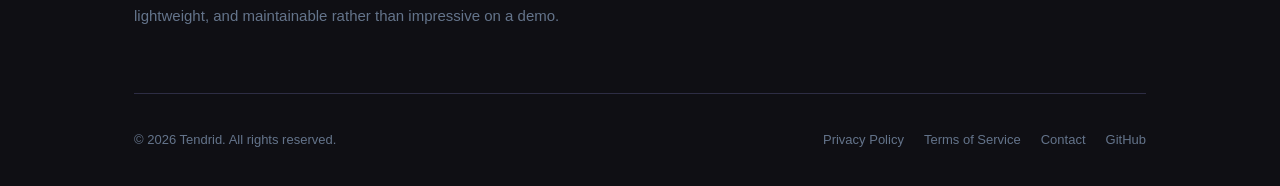
==== commit 5963971b: "feat: add Polynomial & Fractal Atlas page and card Self-contained HTML app covering Legendre, Hermit" ====
--- a/index.html
+++ b/index.html
@@ -63,6 +63,32 @@
         </div>
         <a href="https://yissian.tendrid.us" class="project-link" target="_blank" rel="noreferrer">
           Open Yissian ↗
+        </a>
+      </div>
+
+      <div class="project-card">
+        <div class="project-card-top">
+          <div class="project-icon">🔬</div>
+          <span class="project-badge">Live</span>
+        </div>
+        <div>
+          <div class="project-name">Polynomial &amp; Fractal Atlas</div>
+          <p class="project-desc">
+            An interactive reference atlas covering classical orthogonal polynomials and
+            fractal geometry. Explore Legendre, Hermite, Laguerre, Chebyshev, and Gegenbauer
+            polynomial families with live parameter controls, recurrence relation derivations,
+            and weight-function visualizations — alongside Mandelbrot, Julia, and Newton
+            fractal renderers. Runs entirely in the browser, no backend required.
+          </p>
+        </div>
+        <div class="project-tags">
+          <span class="tag">Mathematics</span>
+          <span class="tag">WebGL</span>
+          <span class="tag">Vanilla JS</span>
+          <span class="tag">Canvas API</span>
+        </div>
+        <a href="/poly-fractal-atlas.html" class="project-link" target="_blank" rel="noreferrer">
+          Open Atlas ↗
         </a>
       </div>
 
